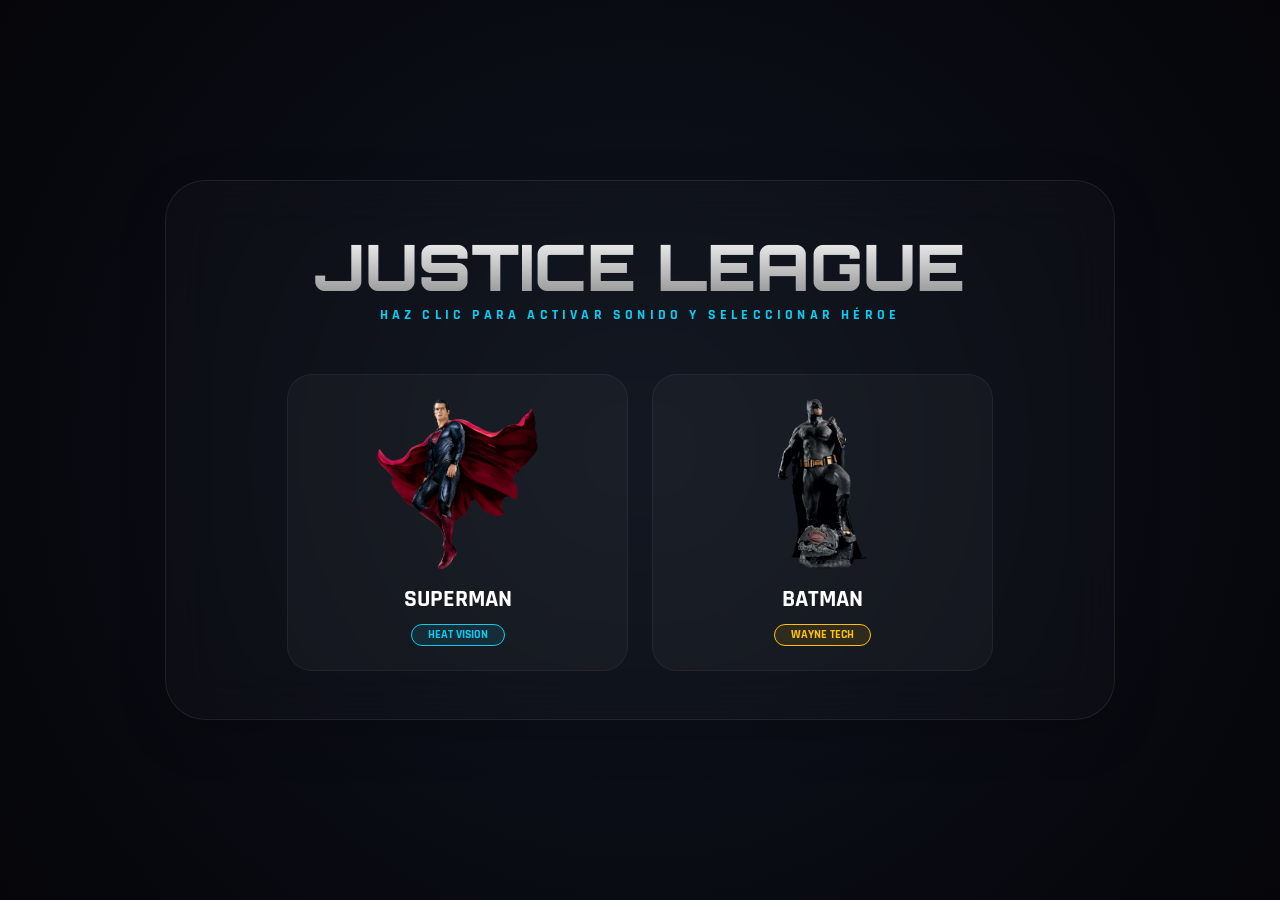
==== index.html @ 0e126afe "Primer commit de mi examen" ====
<!DOCTYPE html>
<html lang="es">
<head>
    <meta charset="UTF-8">
    <meta name="viewport" content="width=device-width, initial-scale=1.0">
    <title>Examen Tema 1 - Graficación 2D</title>
    <link href="https://fonts.googleapis.com/css2?family=Orbitron:wght@400;900&family=Rajdhani:wght@300;500;700&display=swap" rel="stylesheet">
    <link href="https://cdn.jsdelivr.net/npm/bootstrap@5.3.0/dist/css/bootstrap.min.css" rel="stylesheet">
    <link rel="stylesheet" href="assets/css/style.css">
</head>
<body class="bg-black text-white overflow-hidden d-flex flex-column vh-100">
    
    <audio id="menuMusic" src="assets/audio/menu.mp3" loop></audio>

    <nav class="navbar navbar-dark bg-dark border-bottom border-info border-opacity-25 py-2 shadow">
        <div class="container-fluid px-4">
            <span class="navbar-brand mb-0 h1 font-monospace text-info small tracking-tight">
                2.5 Examen Tema 1. Graficación 2D .No.control:23200830
            </span>
            <div class="d-flex align-items-center">
                <span class="badge bg-outline-info border border-info text-info me-2 d-none d-md-inline">STATION: ORBITAL_DEFENSE</span>
                <span class="badge bg-danger animate-pulse">LIVE SYSTEM</span>
            </div>
        </div>
    </nav>

    <div id="ui-overlay" class="d-flex align-items-center justify-content-center">
        <div class="container">
            <div class="row justify-content-center">
                <div class="col-12 col-lg-10 selection-box p-5 shadow-lg text-center">
                    <header class="mb-5">
                        <h1 class="main-title display-3 fw-black mb-0">JUSTICE LEAGUE</h1>
                        <p class="subtitle tracking-widest text-info fw-bold small">HAZ CLIC PARA ACTIVAR SONIDO Y SELECCIONAR HÉROE</p>
                    </header>
                    
                    <div class="row g-4 justify-content-center">
                        <div class="col-md-5">
                            <div class="hero-selection superman-card h-100 p-4" onclick="initGame('superman')">
                                <div class="hero-glow"></div>
                                <img src="assets/img/superman.png" class="hero-img img-fluid mb-3" alt="Superman">
                                <h2 class="h4 fw-bold text-uppercase">Superman</h2>
                                <span class="badge rounded-pill bg-info bg-opacity-10 text-info border border-info px-3">HEAT VISION</span>
                            </div>
                        </div>
                        <div class="col-md-5">
                            <div class="hero-selection batman-card h-100 p-4" onclick="initGame('batman')">
                                <div class="hero-glow"></div>
                                <img src="assets/img/batman.png" class="hero-img img-fluid mb-3" alt="Batman">
                                <h2 class="h4 fw-bold text-uppercase">Batman</h2>
                                <span class="badge rounded-pill bg-warning bg-opacity-10 text-warning border border-warning px-3">WAYNE TECH</span>
                            </div>
                        </div>
                    </div>
                </div>
            </div>
        </div>
    </div>

    <div class="hud-container fixed-top mt-5 pt-5 px-4 pointer-none">
        <div class="d-flex justify-content-between align-items-center hud-blur p-3 rounded-4 border border-white border-opacity-10 shadow-lg">
            <div class="hud-stat-box pe-4 border-end border-secondary border-opacity-25">
                <small class="text-secondary d-block x-small tracking-widest uppercase">Puntuación</small>
                <span id="score" class="fs-3 fw-black text-info font-monospace">0000</span>
            </div>
            <div class="flex-grow-1 px-5 d-none d-md-block text-center">
                <div class="d-flex justify-content-between mb-1">
                    <span id="health-text" class="x-small tracking-widest text-secondary uppercase font-monospace">ESTADO DE INTEGRIDAD</span>
                    <span class="badge bg-dark border border-secondary">NIVEL <span id="level-display">1</span></span>
                </div>
                <div class="progress bg-dark bg-opacity-50" style="height: 10px; border-radius: 5px;">
                    <div id="health-bar" class="progress-bar progress-bar-animated" style="width: 100%"></div>
                </div>
            </div>
            <div class="text-end">
                <small class="text-secondary d-block x-small tracking-widest uppercase">Record Global</small>
                <span id="high-score" class="fs-4 fw-light font-monospace opacity-75">0</span>
            </div>
        </div>
    </div>

    <main class="flex-grow-1 d-flex align-items-center justify-content-center bg-canvas">
        <canvas id="gameCanvas"></canvas>
    </main>

    <footer class="bg-dark text-secondary py-2 border-top border-white border-opacity-10 mt-auto shadow-lg">
        <div class="container-fluid d-flex justify-content-between align-items-center px-4">
            <span class="x-small font-monospace text-info opacity-75">DEVELOPER: ACTIVE_SESSION</span>
            <span class="x-small font-monospace text-uppercase tracking-wider">
                Examen Graficación 2D | No.Control: 23200830 | 2026
            </span>
            <span class="x-small font-monospace text-warning d-none d-sm-inline">ENCRYPTED BY WAYNE_ENTERPRISES</span>
        </div>
    </footer>

    <script src="assets/js/main.js"></script>
</body>
</html>
---- assets/css/style.css ----
:root { 
    --sup-color: #c10d0d; 
    --bat-color: #ede104; 
}

body { 
    background: #020205; 
    font-family: 'Rajdhani', sans-serif; 
    margin: 0; 
}

.fw-black { font-weight: 900; }
.tracking-widest { letter-spacing: 0.3em; }
.x-small { font-size: 0.65rem; }
.pointer-none { pointer-events: none; }

/* Navbar y Footer */
.bg-dark { background-color: #08080a !important; }
.animate-pulse { animation: pulse 2s infinite; }
@keyframes pulse { 0%, 100% { opacity: 1; } 50% { opacity: 0.4; } }

/* HUD Estilo Glassmorphism */
.hud-blur { 
    background: rgba(10, 10, 15, 0.88); 
    backdrop-filter: blur(15px); 
}

/* Pantalla de Selección */
#ui-overlay { 
    position: fixed; 
    top: 0; left: 0; 
    width: 100%; height: 100%; 
    background: radial-gradient(circle, rgba(15,20,30,1) 0%, rgba(5,5,10,1) 100%); 
    z-index: 2000; 
}

.selection-box { 
    background: rgba(255, 255, 255, 0.02); 
    border: 1px solid rgba(255, 255, 255, 0.08); 
    border-radius: 40px; 
    backdrop-filter: blur(25px); 
}

.hero-selection { 
    position: relative; 
    border-radius: 25px; 
    background: rgba(255, 255, 255, 0.03); 
    border: 1px solid rgba(255, 255, 255, 0.05); 
    cursor: pointer; 
    transition: 0.4s cubic-bezier(0.175, 0.885, 0.32, 1.275); 
    overflow: hidden; 
}

.hero-selection:hover { 
    transform: translateY(-12px); 
    background: rgba(255, 255, 255, 0.08); 
}

.superman-card:hover { border-color: var(--sup-color); box-shadow: 0 0 40px rgba(0, 210, 255, 0.25); }
.batman-card:hover { border-color: var(--bat-color); box-shadow: 0 0 40px rgba(255, 193, 7, 0.25); }

.hero-img { height: 170px; object-fit: contain; }
.main-title { 
    font-family: 'Orbitron', sans-serif; 
    background: linear-gradient(to bottom, #fff, #888); 
    -webkit-background-clip: text; 
    -webkit-text-fill-color: transparent; 
}

.hide { display: none !important; }

/* Canvas */
#gameCanvas { 
    background: #000; 
    border-radius: 20px; 
    box-shadow: 0 0 60px rgba(0,0,0,0.9); 
    cursor: none;
    max-width: 95vw;
    max-height: 65vh;
}

.bg-canvas { background: radial-gradient(circle, #0e0e1f 0%, #020205 100%); }

.shake { animation: shake 0.25s cubic-bezier(.36,.07,.19,.97) both; }
@keyframes shake {
    10%, 90% { transform: translate3d(-2px, 0, 0); }
    20%, 80% { transform: translate3d(3px, 0, 0); }
    30%, 50%, 70% { transform: translate3d(-5px, 0, 0); }
    40%, 60% { transform: translate3d(5px, 0, 0); }
}
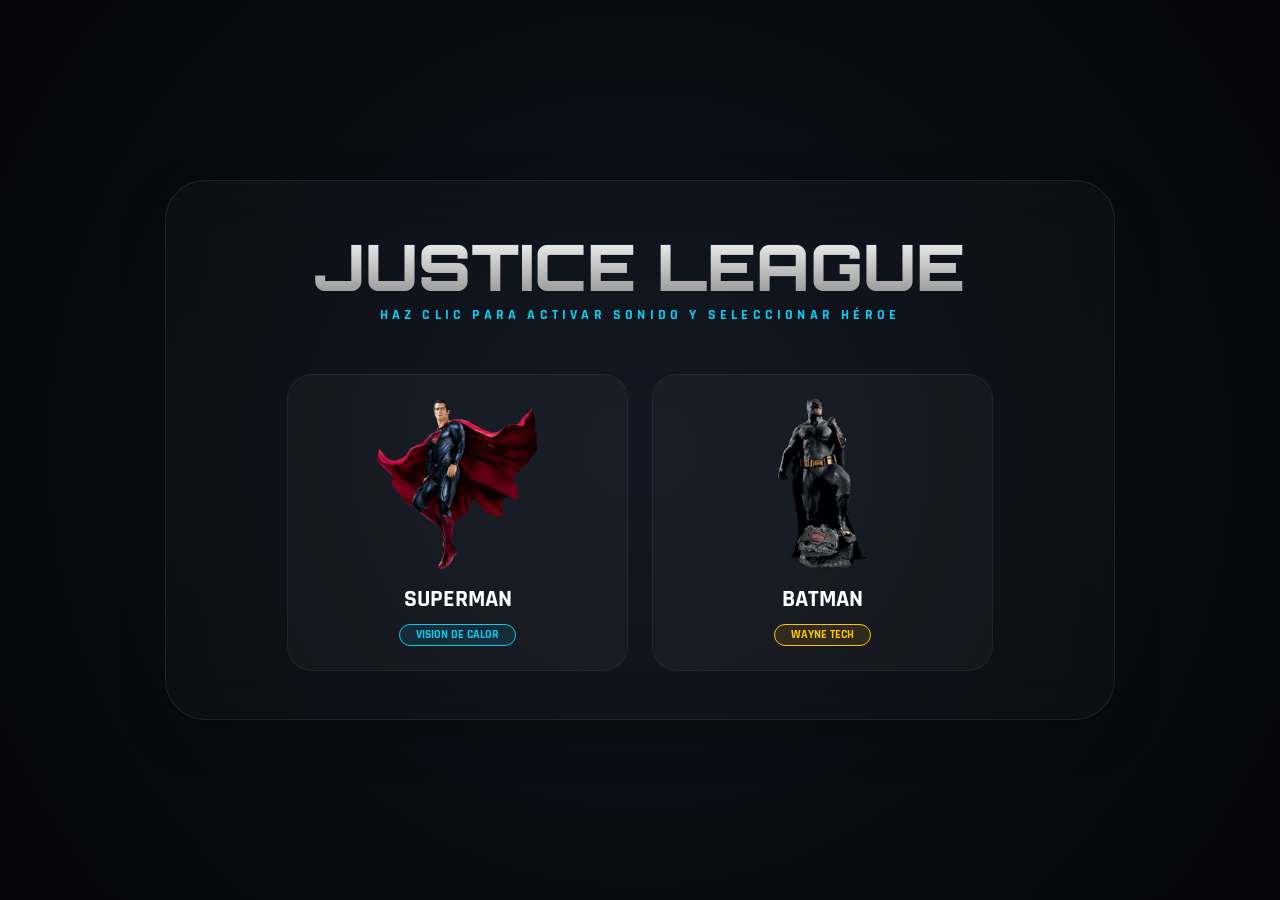
==== commit 528b512a: "agregamos el favicon" ====
--- a/index.html
+++ b/index.html
@@ -4,6 +4,7 @@
     <meta charset="UTF-8">
     <meta name="viewport" content="width=device-width, initial-scale=1.0">
     <title>Examen Tema 1 - Graficación 2D</title>
+    <link rel="icon" type="image/x-icon" href="assets/img/favicon.png">
     <link href="https://fonts.googleapis.com/css2?family=Orbitron:wght@400;900&family=Rajdhani:wght@300;500;700&display=swap" rel="stylesheet">
     <link href="https://cdn.jsdelivr.net/npm/bootstrap@5.3.0/dist/css/bootstrap.min.css" rel="stylesheet">
     <link rel="stylesheet" href="assets/css/style.css">
@@ -39,7 +40,7 @@
                                 <div class="hero-glow"></div>
                                 <img src="assets/img/superman.png" class="hero-img img-fluid mb-3" alt="Superman">
                                 <h2 class="h4 fw-bold text-uppercase">Superman</h2>
-                                <span class="badge rounded-pill bg-info bg-opacity-10 text-info border border-info px-3">HEAT VISION</span>
+                                <span class="badge rounded-pill bg-info bg-opacity-10 text-info border border-info px-3">VISION DE CALOR</span>
                             </div>
                         </div>
                         <div class="col-md-5">
@@ -84,7 +85,7 @@
 
     <footer class="bg-dark text-secondary py-2 border-top border-white border-opacity-10 mt-auto shadow-lg">
         <div class="container-fluid d-flex justify-content-between align-items-center px-4">
-            <span class="x-small font-monospace text-info opacity-75">DEVELOPER: ACTIVE_SESSION</span>
+            <span class="x-small font-monospace text-info opacity-75">DESARROLLADO POR: Antonio Duran Islas </span>
             <span class="x-small font-monospace text-uppercase tracking-wider">
                 Examen Graficación 2D | No.Control: 23200830 | 2026
             </span>
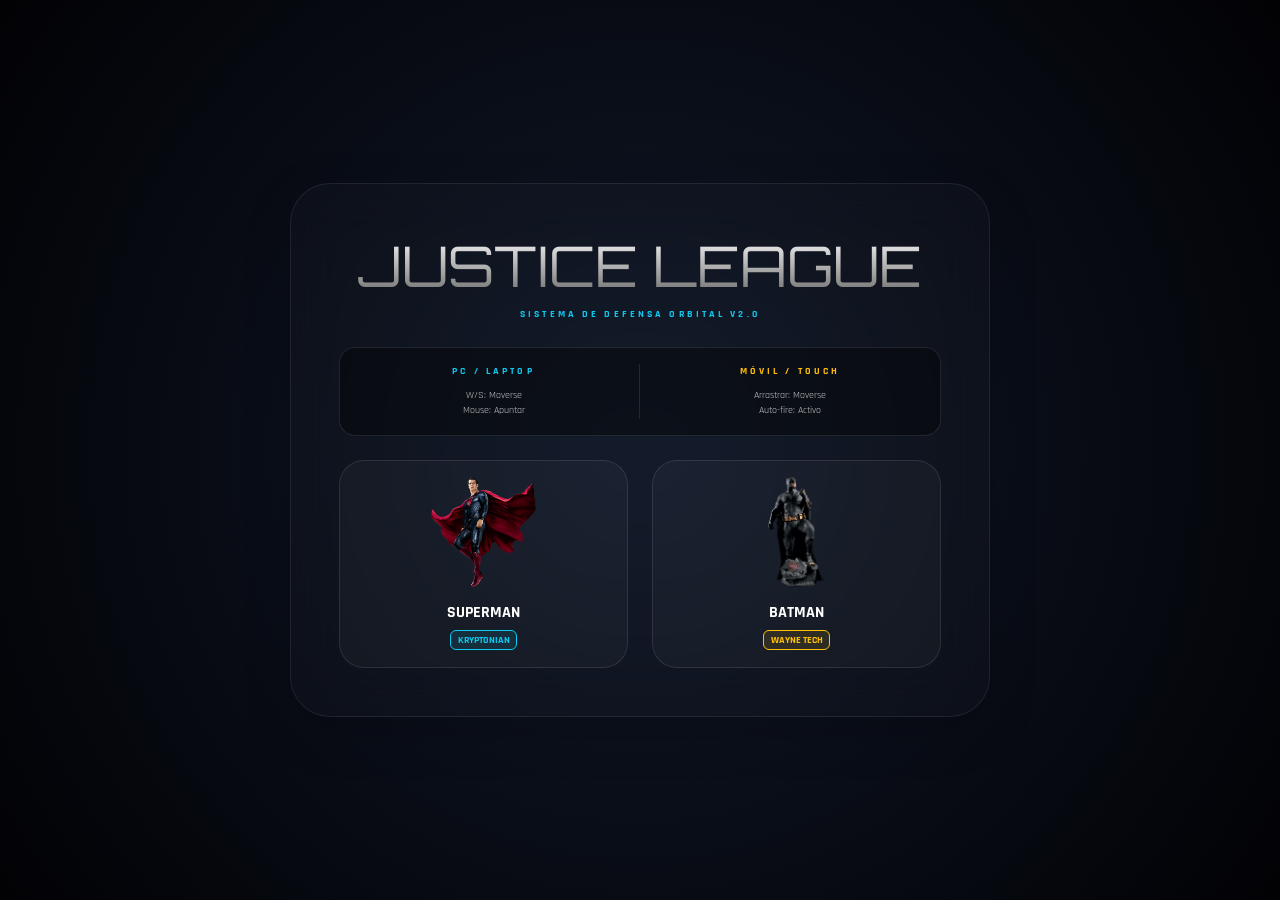
==== commit 449396d8: "Update: Controles híbridos W/S y Touch, diseño premium y audio corregido" ====
--- a/index.html
+++ b/index.html
@@ -2,54 +2,59 @@
 <html lang="es">
 <head>
     <meta charset="UTF-8">
-    <meta name="viewport" content="width=device-width, initial-scale=1.0">
-    <title>Examen Tema 1 - Graficación 2D</title>
-    <link rel="icon" type="image/x-icon" href="assets/img/favicon.png">
+    <meta name="viewport" content="width=device-width, initial-scale=1.0, maximum-scale=1.0, user-scalable=no">
+    <title>Examen T1: Justice League Defense</title>
     <link href="https://fonts.googleapis.com/css2?family=Orbitron:wght@400;900&family=Rajdhani:wght@300;500;700&display=swap" rel="stylesheet">
     <link href="https://cdn.jsdelivr.net/npm/bootstrap@5.3.0/dist/css/bootstrap.min.css" rel="stylesheet">
     <link rel="stylesheet" href="assets/css/style.css">
 </head>
 <body class="bg-black text-white overflow-hidden d-flex flex-column vh-100">
     
-    <audio id="menuMusic" src="assets/audio/menu.mp3" loop></audio>
+    <audio id="menuMusic" src="assets/audio/menu.mp3" loop preload="auto"></audio>
 
-    <nav class="navbar navbar-dark bg-dark border-bottom border-info border-opacity-25 py-2 shadow">
+    <nav class="navbar navbar-dark bg-dark border-bottom border-info border-opacity-25 py-2">
         <div class="container-fluid px-4">
-            <span class="navbar-brand mb-0 h1 font-monospace text-info small tracking-tight">
-                2.5 Examen Tema 1. Graficación 2D .No.control:23200830
+            <span class="navbar-brand mb-0 h1 font-monospace text-info small tracking-widest">
+                2.5 EXAMEN T1. GRAFICACIÓN 2D | NC: 23200830
             </span>
-            <div class="d-flex align-items-center">
-                <span class="badge bg-outline-info border border-info text-info me-2 d-none d-md-inline">STATION: ORBITAL_DEFENSE</span>
-                <span class="badge bg-danger animate-pulse">LIVE SYSTEM</span>
-            </div>
+            <span class="badge bg-danger animate-pulse border border-danger">SISTEMA ONLINE</span>
         </div>
     </nav>
 
     <div id="ui-overlay" class="d-flex align-items-center justify-content-center">
-        <div class="container">
-            <div class="row justify-content-center">
-                <div class="col-12 col-lg-10 selection-box p-5 shadow-lg text-center">
-                    <header class="mb-5">
-                        <h1 class="main-title display-3 fw-black mb-0">JUSTICE LEAGUE</h1>
-                        <p class="subtitle tracking-widest text-info fw-bold small">HAZ CLIC PARA ACTIVAR SONIDO Y SELECCIONAR HÉROE</p>
-                    </header>
-                    
-                    <div class="row g-4 justify-content-center">
-                        <div class="col-md-5">
-                            <div class="hero-selection superman-card h-100 p-4" onclick="initGame('superman')">
-                                <div class="hero-glow"></div>
-                                <img src="assets/img/superman.png" class="hero-img img-fluid mb-3" alt="Superman">
-                                <h2 class="h4 fw-bold text-uppercase">Superman</h2>
-                                <span class="badge rounded-pill bg-info bg-opacity-10 text-info border border-info px-3">VISION DE CALOR</span>
-                            </div>
+        <div class="container text-center">
+            <div class="selection-box p-4 p-md-5 mx-auto shadow-lg">
+                <header class="mb-4">
+                    <h1 class="main-title display-4 fw-black mb-0">JUSTICE LEAGUE</h1>
+                    <div class="text-info x-small tracking-widest fw-bold mt-2">SISTEMA DE DEFENSA ORBITAL V2.0</div>
+                </header>
+                
+                <div class="instructions-panel p-3 mb-4 rounded-4 border border-white border-opacity-10 text-start">
+                    <div class="row g-3">
+                        <div class="col-6 border-end border-white border-opacity-10 text-center">
+                            <div class="fw-bold text-info x-small mb-2 tracking-widest">PC / LAPTOP</div>
+                            <div class="x-small opacity-75">W/S: Moverse<br>Mouse: Apuntar</div>
                         </div>
-                        <div class="col-md-5">
-                            <div class="hero-selection batman-card h-100 p-4" onclick="initGame('batman')">
-                                <div class="hero-glow"></div>
-                                <img src="assets/img/batman.png" class="hero-img img-fluid mb-3" alt="Batman">
-                                <h2 class="h4 fw-bold text-uppercase">Batman</h2>
-                                <span class="badge rounded-pill bg-warning bg-opacity-10 text-warning border border-warning px-3">WAYNE TECH</span>
-                            </div>
+                        <div class="col-6 ps-3 text-center">
+                            <div class="fw-bold text-warning x-small mb-2 tracking-widest">MÓVIL / TOUCH</div>
+                            <div class="x-small opacity-75">Arrastrar: Moverse<br>Auto-fire: Activo</div>
+                        </div>
+                    </div>
+                </div>
+
+                <div class="row g-4">
+                    <div class="col-6">
+                        <div class="hero-selection superman-card p-3 h-100" onclick="initGame('superman')">
+                            <img src="assets/img/superman.png" class="hero-img img-fluid mb-3">
+                            <div class="h6 fw-bold mb-0 text-white">SUPERMAN</div>
+                            <span class="badge bg-info bg-opacity-10 text-info border border-info x-small mt-2">KRYPTONIAN</span>
+                        </div>
+                    </div>
+                    <div class="col-6">
+                        <div class="hero-selection batman-card p-3 h-100" onclick="initGame('batman')">
+                            <img src="assets/img/batman.png" class="hero-img img-fluid mb-3">
+                            <div class="h6 fw-bold mb-0 text-white">BATMAN</div>
+                            <span class="badge bg-warning bg-opacity-10 text-warning border border-warning x-small mt-2">WAYNE TECH</span>
                         </div>
                     </div>
                 </div>
@@ -57,24 +62,24 @@
         </div>
     </div>
 
-    <div class="hud-container fixed-top mt-5 pt-5 px-4 pointer-none">
+    <div class="hud-container fixed-top mt-5 pt-4 px-3 pointer-none">
         <div class="d-flex justify-content-between align-items-center hud-blur p-3 rounded-4 border border-white border-opacity-10 shadow-lg">
-            <div class="hud-stat-box pe-4 border-end border-secondary border-opacity-25">
-                <small class="text-secondary d-block x-small tracking-widest uppercase">Puntuación</small>
-                <span id="score" class="fs-3 fw-black text-info font-monospace">0000</span>
+            <div class="px-2">
+                <small class="text-secondary d-block x-small tracking-widest">SCORE</small>
+                <span id="score" class="fs-4 fw-black text-info font-monospace">0000</span>
             </div>
-            <div class="flex-grow-1 px-5 d-none d-md-block text-center">
+            <div class="flex-grow-1 px-4 d-none d-sm-block">
                 <div class="d-flex justify-content-between mb-1">
-                    <span id="health-text" class="x-small tracking-widest text-secondary uppercase font-monospace">ESTADO DE INTEGRIDAD</span>
-                    <span class="badge bg-dark border border-secondary">NIVEL <span id="level-display">1</span></span>
+                    <span id="health-label" class="x-small tracking-widest text-secondary font-monospace">INTEGRIDAD DEL SISTEMA</span>
+                    <span class="x-small font-monospace">LVL: <span id="level-display">1</span></span>
                 </div>
                 <div class="progress bg-dark bg-opacity-50" style="height: 10px; border-radius: 5px;">
                     <div id="health-bar" class="progress-bar progress-bar-animated" style="width: 100%"></div>
                 </div>
             </div>
-            <div class="text-end">
-                <small class="text-secondary d-block x-small tracking-widest uppercase">Record Global</small>
-                <span id="high-score" class="fs-4 fw-light font-monospace opacity-75">0</span>
+            <div class="px-2 text-end">
+                <small class="text-secondary d-block x-small tracking-widest">RECORD</small>
+                <span id="hi-score" class="fs-5 fw-light font-monospace opacity-75">0</span>
             </div>
         </div>
     </div>
@@ -83,14 +88,10 @@
         <canvas id="gameCanvas"></canvas>
     </main>
 
-    <footer class="bg-dark text-secondary py-2 border-top border-white border-opacity-10 mt-auto shadow-lg">
-        <div class="container-fluid d-flex justify-content-between align-items-center px-4">
-            <span class="x-small font-monospace text-info opacity-75">DESARROLLADO POR: Antonio Duran Islas </span>
-            <span class="x-small font-monospace text-uppercase tracking-wider">
-                Examen Graficación 2D | No.Control: 23200830 | 2026
-            </span>
-            <span class="x-small font-monospace text-warning d-none d-sm-inline">ENCRYPTED BY WAYNE_ENTERPRISES</span>
-        </div>
+    <footer class="bg-dark text-secondary py-2 border-top border-white border-opacity-10 mt-auto text-center">
+        <span class="x-small font-monospace tracking-widest text-uppercase">
+            Examen Graficación 2D | No.Control: 23200830 | 2026
+        </span>
     </footer>
 
     <script src="assets/js/main.js"></script>
--- a/assets/css/style.css
+++ b/assets/css/style.css
@@ -1,90 +1,20 @@
-:root { 
-    --sup-color: #c10d0d; 
-    --bat-color: #ede104; 
-}
-
-body { 
-    background: #020205; 
-    font-family: 'Rajdhani', sans-serif; 
-    margin: 0; 
-}
-
-.fw-black { font-weight: 900; }
+:root { --sup-color: #00d2ff; --bat-color: #ffc107; }
+body { background: #020205; font-family: 'Rajdhani', sans-serif; touch-action: none; -webkit-user-select: none; user-select: none; }
+.x-small { font-size: 0.65rem; }
 .tracking-widest { letter-spacing: 0.3em; }
-.x-small { font-size: 0.65rem; }
-.pointer-none { pointer-events: none; }
-
-/* Navbar y Footer */
-.bg-dark { background-color: #08080a !important; }
+.hud-blur { background: rgba(10, 10, 15, 0.85); backdrop-filter: blur(15px); }
+#ui-overlay { position: fixed; inset: 0; background: radial-gradient(circle at center, #101828 0%, #020205 100%); z-index: 2000; }
+.selection-box { background: rgba(255, 255, 255, 0.02); border: 1px solid rgba(255,255,255,0.08); border-radius: 40px; backdrop-filter: blur(25px); max-width: 700px; }
+.hero-selection { border-radius: 25px; background: rgba(255, 255, 255, 0.03); border: 1px solid rgba(255, 255, 255, 0.1); cursor: pointer; transition: 0.4s; position: relative; }
+.hero-selection:hover { transform: translateY(-10px); background: rgba(255, 255, 255, 0.08); }
+.superman-card:hover { border-color: var(--sup-color); box-shadow: 0 0 30px rgba(0, 210, 255, 0.3); }
+.batman-card:hover { border-color: var(--bat-color); box-shadow: 0 0 30px rgba(255, 193, 7, 0.3); }
+.hero-img { height: 110px; object-fit: contain; }
+.main-title { font-family: 'Orbitron'; background: linear-gradient(#fff, #666); -webkit-background-clip: text; -webkit-text-fill-color: transparent; }
+#gameCanvas { background: #000; border-radius: 20px; box-shadow: 0 0 50px rgba(0,0,0,0.8); cursor: none; max-width: 98vw; max-height: 70vh; }
+.bg-canvas { background: radial-gradient(circle, #0e0e1f, #020205); }
+.hide { display: none !important; }
 .animate-pulse { animation: pulse 2s infinite; }
 @keyframes pulse { 0%, 100% { opacity: 1; } 50% { opacity: 0.4; } }
-
-/* HUD Estilo Glassmorphism */
-.hud-blur { 
-    background: rgba(10, 10, 15, 0.88); 
-    backdrop-filter: blur(15px); 
-}
-
-/* Pantalla de Selección */
-#ui-overlay { 
-    position: fixed; 
-    top: 0; left: 0; 
-    width: 100%; height: 100%; 
-    background: radial-gradient(circle, rgba(15,20,30,1) 0%, rgba(5,5,10,1) 100%); 
-    z-index: 2000; 
-}
-
-.selection-box { 
-    background: rgba(255, 255, 255, 0.02); 
-    border: 1px solid rgba(255, 255, 255, 0.08); 
-    border-radius: 40px; 
-    backdrop-filter: blur(25px); 
-}
-
-.hero-selection { 
-    position: relative; 
-    border-radius: 25px; 
-    background: rgba(255, 255, 255, 0.03); 
-    border: 1px solid rgba(255, 255, 255, 0.05); 
-    cursor: pointer; 
-    transition: 0.4s cubic-bezier(0.175, 0.885, 0.32, 1.275); 
-    overflow: hidden; 
-}
-
-.hero-selection:hover { 
-    transform: translateY(-12px); 
-    background: rgba(255, 255, 255, 0.08); 
-}
-
-.superman-card:hover { border-color: var(--sup-color); box-shadow: 0 0 40px rgba(0, 210, 255, 0.25); }
-.batman-card:hover { border-color: var(--bat-color); box-shadow: 0 0 40px rgba(255, 193, 7, 0.25); }
-
-.hero-img { height: 170px; object-fit: contain; }
-.main-title { 
-    font-family: 'Orbitron', sans-serif; 
-    background: linear-gradient(to bottom, #fff, #888); 
-    -webkit-background-clip: text; 
-    -webkit-text-fill-color: transparent; 
-}
-
-.hide { display: none !important; }
-
-/* Canvas */
-#gameCanvas { 
-    background: #000; 
-    border-radius: 20px; 
-    box-shadow: 0 0 60px rgba(0,0,0,0.9); 
-    cursor: none;
-    max-width: 95vw;
-    max-height: 65vh;
-}
-
-.bg-canvas { background: radial-gradient(circle, #0e0e1f 0%, #020205 100%); }
-
-.shake { animation: shake 0.25s cubic-bezier(.36,.07,.19,.97) both; }
-@keyframes shake {
-    10%, 90% { transform: translate3d(-2px, 0, 0); }
-    20%, 80% { transform: translate3d(3px, 0, 0); }
-    30%, 50%, 70% { transform: translate3d(-5px, 0, 0); }
-    40%, 60% { transform: translate3d(5px, 0, 0); }
-}+.instructions-panel { background: rgba(0,0,0,0.4); }
+.pointer-none { pointer-events: none; }
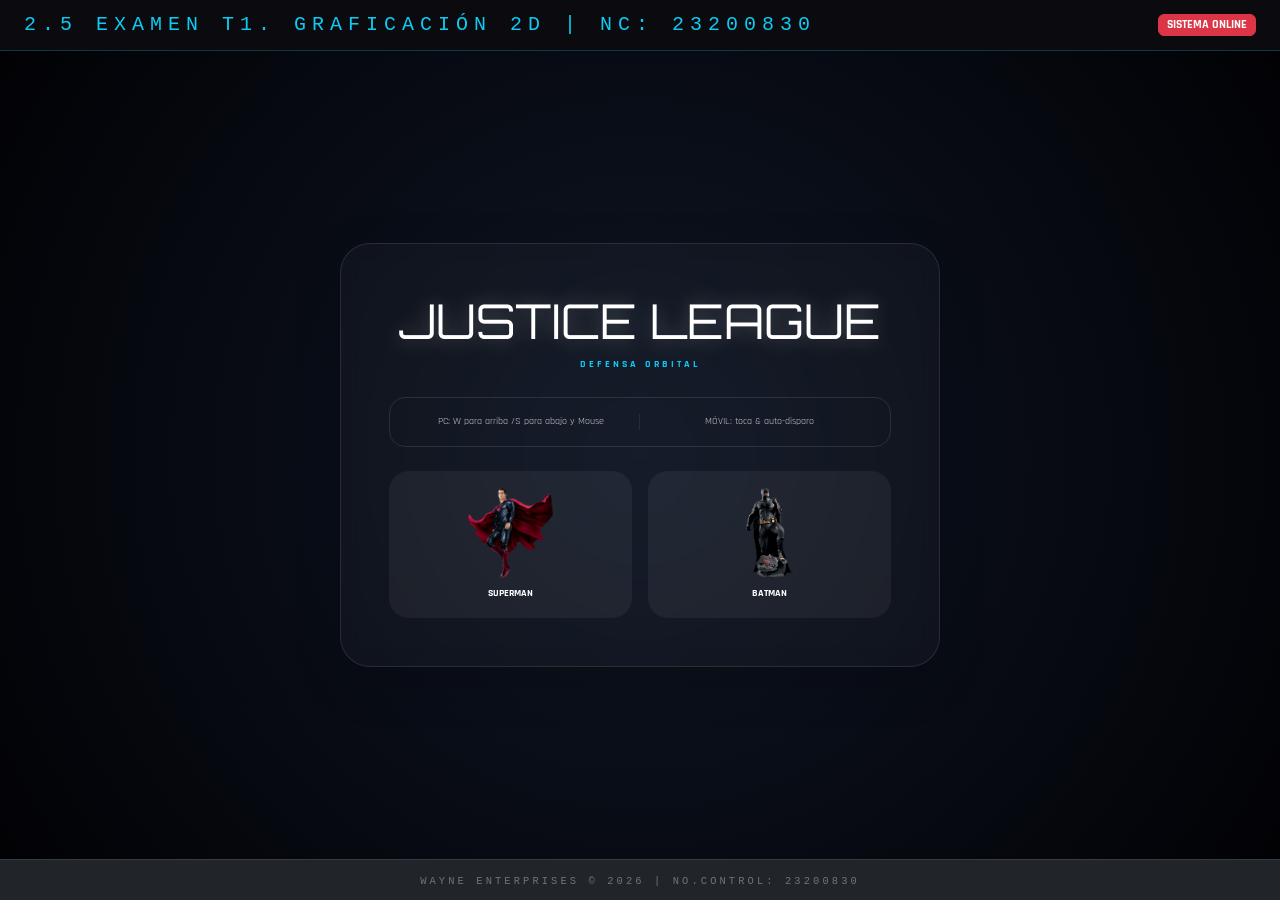
==== commit a7dbc549: "final" ====
--- a/index.html
+++ b/index.html
@@ -3,7 +3,7 @@
 <head>
     <meta charset="UTF-8">
     <meta name="viewport" content="width=device-width, initial-scale=1.0, maximum-scale=1.0, user-scalable=no">
-    <title>Examen T1: Justice League Defense</title>
+    <title>Examen T1: DC Orbital Defense</title>
     <link href="https://fonts.googleapis.com/css2?family=Orbitron:wght@400;900&family=Rajdhani:wght@300;500;700&display=swap" rel="stylesheet">
     <link href="https://cdn.jsdelivr.net/npm/bootstrap@5.3.0/dist/css/bootstrap.min.css" rel="stylesheet">
     <link rel="stylesheet" href="assets/css/style.css">
@@ -12,7 +12,7 @@
     
     <audio id="menuMusic" src="assets/audio/menu.mp3" loop preload="auto"></audio>
 
-    <nav class="navbar navbar-dark bg-dark border-bottom border-info border-opacity-25 py-2">
+    <nav class="navbar navbar-dark bg-dark border-bottom border-info border-opacity-25 py-2 shadow-sm">
         <div class="container-fluid px-4">
             <span class="navbar-brand mb-0 h1 font-monospace text-info small tracking-widest">
                 2.5 EXAMEN T1. GRAFICACIÓN 2D | NC: 23200830
@@ -21,76 +21,65 @@
         </div>
     </nav>
 
-    <div id="ui-overlay" class="d-flex align-items-center justify-content-center">
-        <div class="container text-center">
-            <div class="selection-box p-4 p-md-5 mx-auto shadow-lg">
-                <header class="mb-4">
-                    <h1 class="main-title display-4 fw-black mb-0">JUSTICE LEAGUE</h1>
-                    <div class="text-info x-small tracking-widest fw-bold mt-2">SISTEMA DE DEFENSA ORBITAL V2.0</div>
-                </header>
-                
-                <div class="instructions-panel p-3 mb-4 rounded-4 border border-white border-opacity-10 text-start">
-                    <div class="row g-3">
-                        <div class="col-6 border-end border-white border-opacity-10 text-center">
-                            <div class="fw-bold text-info x-small mb-2 tracking-widest">PC / LAPTOP</div>
-                            <div class="x-small opacity-75">W/S: Moverse<br>Mouse: Apuntar</div>
-                        </div>
-                        <div class="col-6 ps-3 text-center">
-                            <div class="fw-bold text-warning x-small mb-2 tracking-widest">MÓVIL / TOUCH</div>
-                            <div class="x-small opacity-75">Arrastrar: Moverse<br>Auto-fire: Activo</div>
+    <main class="flex-grow-1 position-relative d-flex align-items-center justify-content-center bg-canvas overflow-hidden">
+        
+        <div id="game-hud" class="hud-container position-absolute top-0 start-0 w-100 p-3 pointer-none hide">
+            <div class="d-flex justify-content-between align-items-center hud-blur p-3 rounded-4 border border-white border-opacity-10 shadow-lg">
+                <div class="px-2">
+                    <small class="text-secondary d-block x-small tracking-widest text-uppercase">Score</small>
+                    <span id="score" class="fs-4 fw-black text-info font-monospace">0000</span>
+                </div>
+                <div class="flex-grow-1 px-4 d-none d-sm-block text-center">
+                    <div class="progress bg-dark bg-opacity-50" style="height: 10px; border-radius: 5px;">
+                        <div id="health-bar" class="progress-bar progress-bar-animated" style="width: 100%"></div>
+                    </div>
+                </div>
+                <div class="px-2 text-end">
+                    <small class="text-secondary d-block x-small tracking-widest text-uppercase">Hi-Score</small>
+                    <span id="hi-score" class="fs-5 fw-light font-monospace opacity-75">0</span>
+                </div>
+            </div>
+        </div>
+
+        <div id="ui-overlay" class="position-absolute w-100 h-100 d-flex align-items-center justify-content-center">
+            <div class="container text-center">
+                <div class="selection-box p-4 p-md-5 mx-auto shadow-lg">
+                    <header class="mb-4">
+                        <h1 class="main-title display-5 fw-black mb-0">JUSTICE LEAGUE</h1>
+                        <div class="text-info x-small tracking-widest fw-bold mt-2">DEFENSA ORBITAL</div>
+                    </header>
+                    
+                    <div class="instructions-panel p-3 mb-4 rounded-4 border border-white border-opacity-10 text-start">
+                        <div class="row g-2 x-small opacity-75 text-center">
+                            <div class="col-6 border-end border-white border-opacity-10">PC: W para arriba /S para abajo y Mouse</div>
+                            <div class="col-6">MÓVIL: toca & auto-disparo</div>
                         </div>
                     </div>
-                </div>
 
-                <div class="row g-4">
-                    <div class="col-6">
-                        <div class="hero-selection superman-card p-3 h-100" onclick="initGame('superman')">
-                            <img src="assets/img/superman.png" class="hero-img img-fluid mb-3">
-                            <div class="h6 fw-bold mb-0 text-white">SUPERMAN</div>
-                            <span class="badge bg-info bg-opacity-10 text-info border border-info x-small mt-2">KRYPTONIAN</span>
+                    <div class="row g-3">
+                        <div class="col-6">
+                            <div class="hero-selection p-3 h-100" onclick="initGame('superman')">
+                                <img src="assets/img/superman.png" class="hero-img img-fluid mb-2">
+                                <div class="fw-bold x-small">SUPERMAN</div>
+                            </div>
                         </div>
-                    </div>
-                    <div class="col-6">
-                        <div class="hero-selection batman-card p-3 h-100" onclick="initGame('batman')">
-                            <img src="assets/img/batman.png" class="hero-img img-fluid mb-3">
-                            <div class="h6 fw-bold mb-0 text-white">BATMAN</div>
-                            <span class="badge bg-warning bg-opacity-10 text-warning border border-warning x-small mt-2">WAYNE TECH</span>
+                        <div class="col-6">
+                            <div class="hero-selection p-3 h-100" onclick="initGame('batman')">
+                                <img src="assets/img/batman.png" class="hero-img img-fluid mb-2">
+                                <div class="fw-bold x-small">BATMAN</div>
+                            </div>
                         </div>
                     </div>
                 </div>
             </div>
         </div>
-    </div>
 
-    <div class="hud-container fixed-top mt-5 pt-4 px-3 pointer-none">
-        <div class="d-flex justify-content-between align-items-center hud-blur p-3 rounded-4 border border-white border-opacity-10 shadow-lg">
-            <div class="px-2">
-                <small class="text-secondary d-block x-small tracking-widest">SCORE</small>
-                <span id="score" class="fs-4 fw-black text-info font-monospace">0000</span>
-            </div>
-            <div class="flex-grow-1 px-4 d-none d-sm-block">
-                <div class="d-flex justify-content-between mb-1">
-                    <span id="health-label" class="x-small tracking-widest text-secondary font-monospace">INTEGRIDAD DEL SISTEMA</span>
-                    <span class="x-small font-monospace">LVL: <span id="level-display">1</span></span>
-                </div>
-                <div class="progress bg-dark bg-opacity-50" style="height: 10px; border-radius: 5px;">
-                    <div id="health-bar" class="progress-bar progress-bar-animated" style="width: 100%"></div>
-                </div>
-            </div>
-            <div class="px-2 text-end">
-                <small class="text-secondary d-block x-small tracking-widest">RECORD</small>
-                <span id="hi-score" class="fs-5 fw-light font-monospace opacity-75">0</span>
-            </div>
-        </div>
-    </div>
-
-    <main class="flex-grow-1 d-flex align-items-center justify-content-center bg-canvas">
         <canvas id="gameCanvas"></canvas>
     </main>
 
-    <footer class="bg-dark text-secondary py-2 border-top border-white border-opacity-10 mt-auto text-center">
+    <footer class="bg-dark text-secondary py-2 border-top border-white border-opacity-10 text-center">
         <span class="x-small font-monospace tracking-widest text-uppercase">
-            Examen Graficación 2D | No.Control: 23200830 | 2026
+            Wayne Enterprises © 2026 | No.Control: 23200830
         </span>
     </footer>
 
--- a/assets/css/style.css
+++ b/assets/css/style.css
@@ -1,20 +1,48 @@
-:root { --sup-color: #00d2ff; --bat-color: #ffc107; }
-body { background: #020205; font-family: 'Rajdhani', sans-serif; touch-action: none; -webkit-user-select: none; user-select: none; }
+:root { --sup-color: #c81518; --bat-color: #ffc107; }
+body { background: #020205; font-family: 'Rajdhani', sans-serif; touch-action: none; }
 .x-small { font-size: 0.65rem; }
 .tracking-widest { letter-spacing: 0.3em; }
+
+/* Estilos de Barras */
+.navbar, footer { background: #0a0a0f !important; z-index: 3000; }
+
+/* HUD y Overlay dentro del Main */
 .hud-blur { background: rgba(10, 10, 15, 0.85); backdrop-filter: blur(15px); }
-#ui-overlay { position: fixed; inset: 0; background: radial-gradient(circle at center, #101828 0%, #020205 100%); z-index: 2000; }
-.selection-box { background: rgba(255, 255, 255, 0.02); border: 1px solid rgba(255,255,255,0.08); border-radius: 40px; backdrop-filter: blur(25px); max-width: 700px; }
-.hero-selection { border-radius: 25px; background: rgba(255, 255, 255, 0.03); border: 1px solid rgba(255, 255, 255, 0.1); cursor: pointer; transition: 0.4s; position: relative; }
-.hero-selection:hover { transform: translateY(-10px); background: rgba(255, 255, 255, 0.08); }
-.superman-card:hover { border-color: var(--sup-color); box-shadow: 0 0 30px rgba(0, 210, 255, 0.3); }
-.batman-card:hover { border-color: var(--bat-color); box-shadow: 0 0 30px rgba(255, 193, 7, 0.3); }
-.hero-img { height: 110px; object-fit: contain; }
-.main-title { font-family: 'Orbitron'; background: linear-gradient(#fff, #666); -webkit-background-clip: text; -webkit-text-fill-color: transparent; }
-#gameCanvas { background: #000; border-radius: 20px; box-shadow: 0 0 50px rgba(0,0,0,0.8); cursor: none; max-width: 98vw; max-height: 70vh; }
-.bg-canvas { background: radial-gradient(circle, #0e0e1f, #020205); }
-.hide { display: none !important; }
+#ui-overlay { 
+    background: radial-gradient(circle at center, rgba(16, 24, 40, 0.9) 0%, rgba(2, 2, 5, 0.95) 100%); 
+    z-index: 1000; 
+    transition: opacity 0.5s ease;
+}
+
+.selection-box { 
+    background: rgba(255, 255, 255, 0.03); 
+    border: 1px solid rgba(255,255,255,0.1); 
+    border-radius: 30px; 
+    backdrop-filter: blur(10px); 
+    max-width: 600px; 
+}
+
+.hero-selection { 
+    border-radius: 20px; 
+    background: rgba(255, 255, 255, 0.05); 
+    cursor: pointer; 
+    transition: 0.3s; 
+    border: 1px solid transparent;
+}
+.hero-selection:hover { transform: translateY(-5px); border-color: var(--sup-color); background: rgba(0, 210, 255, 0.1); }
+
+.hero-img { height: 90px; object-fit: contain; }
+.main-title { font-family: 'Orbitron'; color: #fff; text-shadow: 0 0 20px rgba(255,255,255,0.3); }
+
+/* Canvas */
+#gameCanvas { 
+    background: #000; 
+    max-width: 100%; 
+    max-height: 100%; 
+    cursor: none; 
+}
+.bg-canvas { background: #020205; }
+.hide { display: none !important; opacity: 0; }
+.pointer-none { pointer-events: none; }
 .animate-pulse { animation: pulse 2s infinite; }
-@keyframes pulse { 0%, 100% { opacity: 1; } 50% { opacity: 0.4; } }
-.instructions-panel { background: rgba(0,0,0,0.4); }
-.pointer-none { pointer-events: none; }+@keyframes pulse { 0%, 100% { opacity: 1; } 50% { opacity: 0.4; } }
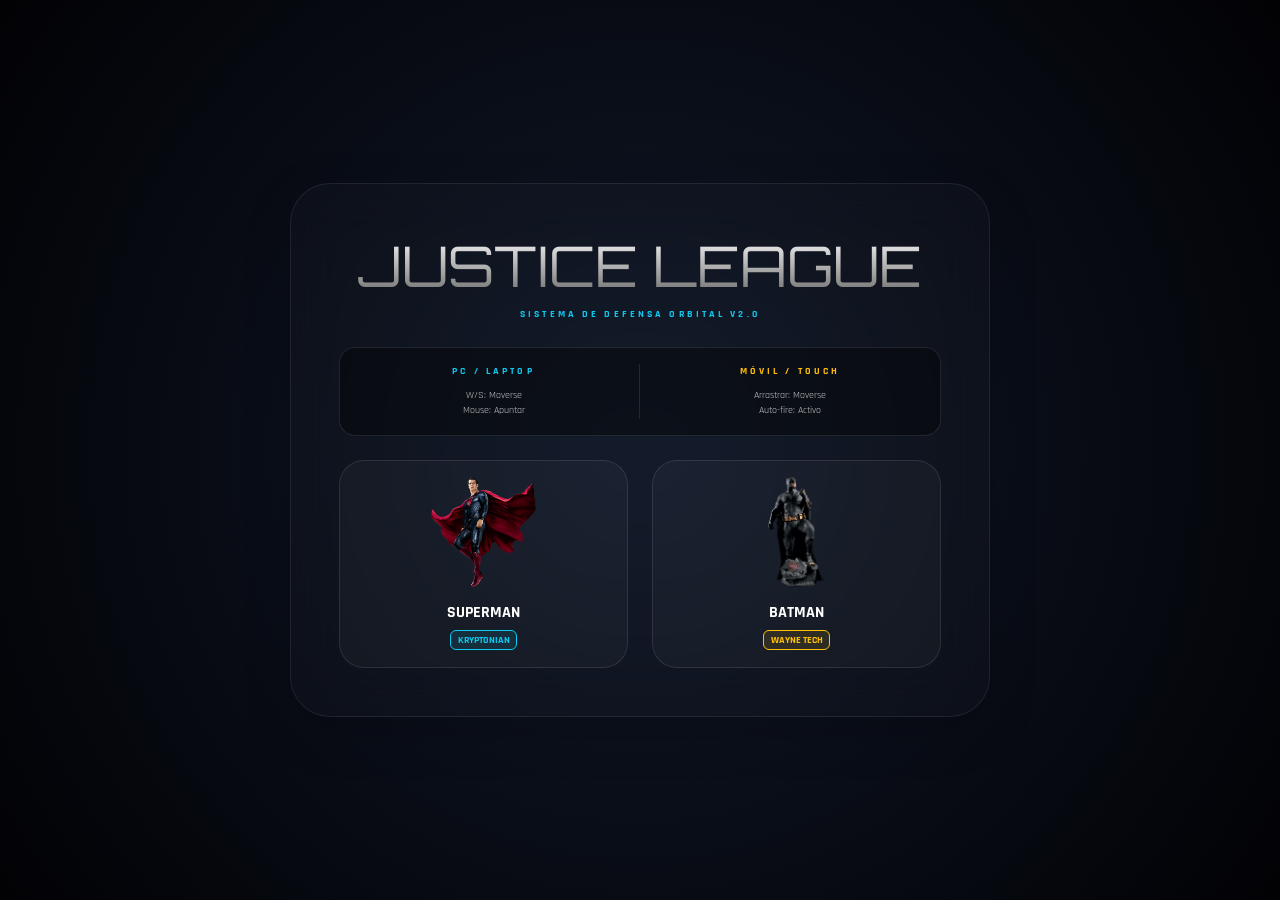
==== commit 52b36e87: "final2" ====
--- a/index.html
+++ b/index.html
@@ -3,7 +3,7 @@
 <head>
     <meta charset="UTF-8">
     <meta name="viewport" content="width=device-width, initial-scale=1.0, maximum-scale=1.0, user-scalable=no">
-    <title>Examen T1: DC Orbital Defense</title>
+    <title>Examen T1: Justice League Defense</title>
     <link href="https://fonts.googleapis.com/css2?family=Orbitron:wght@400;900&family=Rajdhani:wght@300;500;700&display=swap" rel="stylesheet">
     <link href="https://cdn.jsdelivr.net/npm/bootstrap@5.3.0/dist/css/bootstrap.min.css" rel="stylesheet">
     <link rel="stylesheet" href="assets/css/style.css">
@@ -12,7 +12,7 @@
     
     <audio id="menuMusic" src="assets/audio/menu.mp3" loop preload="auto"></audio>
 
-    <nav class="navbar navbar-dark bg-dark border-bottom border-info border-opacity-25 py-2 shadow-sm">
+    <nav class="navbar navbar-dark bg-dark border-bottom border-info border-opacity-25 py-2">
         <div class="container-fluid px-4">
             <span class="navbar-brand mb-0 h1 font-monospace text-info small tracking-widest">
                 2.5 EXAMEN T1. GRAFICACIÓN 2D | NC: 23200830
@@ -21,65 +21,76 @@
         </div>
     </nav>
 
-    <main class="flex-grow-1 position-relative d-flex align-items-center justify-content-center bg-canvas overflow-hidden">
-        
-        <div id="game-hud" class="hud-container position-absolute top-0 start-0 w-100 p-3 pointer-none hide">
-            <div class="d-flex justify-content-between align-items-center hud-blur p-3 rounded-4 border border-white border-opacity-10 shadow-lg">
-                <div class="px-2">
-                    <small class="text-secondary d-block x-small tracking-widest text-uppercase">Score</small>
-                    <span id="score" class="fs-4 fw-black text-info font-monospace">0000</span>
-                </div>
-                <div class="flex-grow-1 px-4 d-none d-sm-block text-center">
-                    <div class="progress bg-dark bg-opacity-50" style="height: 10px; border-radius: 5px;">
-                        <div id="health-bar" class="progress-bar progress-bar-animated" style="width: 100%"></div>
+    <div id="ui-overlay" class="d-flex align-items-center justify-content-center">
+        <div class="container text-center">
+            <div class="selection-box p-4 p-md-5 mx-auto shadow-lg">
+                <header class="mb-4">
+                    <h1 class="main-title display-4 fw-black mb-0">JUSTICE LEAGUE</h1>
+                    <div class="text-info x-small tracking-widest fw-bold mt-2">SISTEMA DE DEFENSA ORBITAL V2.0</div>
+                </header>
+                
+                <div class="instructions-panel p-3 mb-4 rounded-4 border border-white border-opacity-10 text-start">
+                    <div class="row g-3">
+                        <div class="col-6 border-end border-white border-opacity-10 text-center">
+                            <div class="fw-bold text-info x-small mb-2 tracking-widest">PC / LAPTOP</div>
+                            <div class="x-small opacity-75">W/S: Moverse<br>Mouse: Apuntar</div>
+                        </div>
+                        <div class="col-6 ps-3 text-center">
+                            <div class="fw-bold text-warning x-small mb-2 tracking-widest">MÓVIL / TOUCH</div>
+                            <div class="x-small opacity-75">Arrastrar: Moverse<br>Auto-fire: Activo</div>
+                        </div>
                     </div>
                 </div>
-                <div class="px-2 text-end">
-                    <small class="text-secondary d-block x-small tracking-widest text-uppercase">Hi-Score</small>
-                    <span id="hi-score" class="fs-5 fw-light font-monospace opacity-75">0</span>
-                </div>
-            </div>
-        </div>
 
-        <div id="ui-overlay" class="position-absolute w-100 h-100 d-flex align-items-center justify-content-center">
-            <div class="container text-center">
-                <div class="selection-box p-4 p-md-5 mx-auto shadow-lg">
-                    <header class="mb-4">
-                        <h1 class="main-title display-5 fw-black mb-0">JUSTICE LEAGUE</h1>
-                        <div class="text-info x-small tracking-widest fw-bold mt-2">DEFENSA ORBITAL</div>
-                    </header>
-                    
-                    <div class="instructions-panel p-3 mb-4 rounded-4 border border-white border-opacity-10 text-start">
-                        <div class="row g-2 x-small opacity-75 text-center">
-                            <div class="col-6 border-end border-white border-opacity-10">PC: W para arriba /S para abajo y Mouse</div>
-                            <div class="col-6">MÓVIL: toca & auto-disparo</div>
+                <div class="row g-4">
+                    <div class="col-6">
+                        <div class="hero-selection superman-card p-3 h-100" onclick="initGame('superman')">
+                            <img src="assets/img/superman.png" class="hero-img img-fluid mb-3">
+                            <div class="h6 fw-bold mb-0 text-white">SUPERMAN</div>
+                            <span class="badge bg-info bg-opacity-10 text-info border border-info x-small mt-2">KRYPTONIAN</span>
                         </div>
                     </div>
-
-                    <div class="row g-3">
-                        <div class="col-6">
-                            <div class="hero-selection p-3 h-100" onclick="initGame('superman')">
-                                <img src="assets/img/superman.png" class="hero-img img-fluid mb-2">
-                                <div class="fw-bold x-small">SUPERMAN</div>
-                            </div>
-                        </div>
-                        <div class="col-6">
-                            <div class="hero-selection p-3 h-100" onclick="initGame('batman')">
-                                <img src="assets/img/batman.png" class="hero-img img-fluid mb-2">
-                                <div class="fw-bold x-small">BATMAN</div>
-                            </div>
+                    <div class="col-6">
+                        <div class="hero-selection batman-card p-3 h-100" onclick="initGame('batman')">
+                            <img src="assets/img/batman.png" class="hero-img img-fluid mb-3">
+                            <div class="h6 fw-bold mb-0 text-white">BATMAN</div>
+                            <span class="badge bg-warning bg-opacity-10 text-warning border border-warning x-small mt-2">WAYNE TECH</span>
                         </div>
                     </div>
                 </div>
             </div>
         </div>
+    </div>
 
+    <div class="hud-container fixed-top mt-5 pt-4 px-3 pointer-none">
+        <div class="d-flex justify-content-between align-items-center hud-blur p-3 rounded-4 border border-white border-opacity-10 shadow-lg">
+            <div class="px-2">
+                <small class="text-secondary d-block x-small tracking-widest">SCORE</small>
+                <span id="score" class="fs-4 fw-black text-info font-monospace">0000</span>
+            </div>
+            <div class="flex-grow-1 px-4 d-none d-sm-block">
+                <div class="d-flex justify-content-between mb-1">
+                    <span id="health-label" class="x-small tracking-widest text-secondary font-monospace">INTEGRIDAD DEL SISTEMA</span>
+                    <span class="x-small font-monospace">LVL: <span id="level-display">1</span></span>
+                </div>
+                <div class="progress bg-dark bg-opacity-50" style="height: 10px; border-radius: 5px;">
+                    <div id="health-bar" class="progress-bar progress-bar-animated" style="width: 100%"></div>
+                </div>
+            </div>
+            <div class="px-2 text-end">
+                <small class="text-secondary d-block x-small tracking-widest">RECORD</small>
+                <span id="hi-score" class="fs-5 fw-light font-monospace opacity-75">0</span>
+            </div>
+        </div>
+    </div>
+
+    <main class="flex-grow-1 d-flex align-items-center justify-content-center bg-canvas">
         <canvas id="gameCanvas"></canvas>
     </main>
 
-    <footer class="bg-dark text-secondary py-2 border-top border-white border-opacity-10 text-center">
+    <footer class="bg-dark text-secondary py-2 border-top border-white border-opacity-10 mt-auto text-center">
         <span class="x-small font-monospace tracking-widest text-uppercase">
-            Wayne Enterprises © 2026 | No.Control: 23200830
+            Examen Graficación 2D | No.Control: 23200830 | 2026
         </span>
     </footer>
 
--- a/assets/css/style.css
+++ b/assets/css/style.css
@@ -1,48 +1,20 @@
-:root { --sup-color: #c81518; --bat-color: #ffc107; }
-body { background: #020205; font-family: 'Rajdhani', sans-serif; touch-action: none; }
+:root { --sup-color: #00d2ff; --bat-color: #ffc107; }
+body { background: #020205; font-family: 'Rajdhani', sans-serif; touch-action: none; -webkit-user-select: none; user-select: none; }
 .x-small { font-size: 0.65rem; }
 .tracking-widest { letter-spacing: 0.3em; }
-
-/* Estilos de Barras */
-.navbar, footer { background: #0a0a0f !important; z-index: 3000; }
-
-/* HUD y Overlay dentro del Main */
 .hud-blur { background: rgba(10, 10, 15, 0.85); backdrop-filter: blur(15px); }
-#ui-overlay { 
-    background: radial-gradient(circle at center, rgba(16, 24, 40, 0.9) 0%, rgba(2, 2, 5, 0.95) 100%); 
-    z-index: 1000; 
-    transition: opacity 0.5s ease;
-}
-
-.selection-box { 
-    background: rgba(255, 255, 255, 0.03); 
-    border: 1px solid rgba(255,255,255,0.1); 
-    border-radius: 30px; 
-    backdrop-filter: blur(10px); 
-    max-width: 600px; 
-}
-
-.hero-selection { 
-    border-radius: 20px; 
-    background: rgba(255, 255, 255, 0.05); 
-    cursor: pointer; 
-    transition: 0.3s; 
-    border: 1px solid transparent;
-}
-.hero-selection:hover { transform: translateY(-5px); border-color: var(--sup-color); background: rgba(0, 210, 255, 0.1); }
-
-.hero-img { height: 90px; object-fit: contain; }
-.main-title { font-family: 'Orbitron'; color: #fff; text-shadow: 0 0 20px rgba(255,255,255,0.3); }
-
-/* Canvas */
-#gameCanvas { 
-    background: #000; 
-    max-width: 100%; 
-    max-height: 100%; 
-    cursor: none; 
-}
-.bg-canvas { background: #020205; }
-.hide { display: none !important; opacity: 0; }
-.pointer-none { pointer-events: none; }
+#ui-overlay { position: fixed; inset: 0; background: radial-gradient(circle at center, #101828 0%, #020205 100%); z-index: 2000; }
+.selection-box { background: rgba(255, 255, 255, 0.02); border: 1px solid rgba(255,255,255,0.08); border-radius: 40px; backdrop-filter: blur(25px); max-width: 700px; }
+.hero-selection { border-radius: 25px; background: rgba(255, 255, 255, 0.03); border: 1px solid rgba(255, 255, 255, 0.1); cursor: pointer; transition: 0.4s; position: relative; }
+.hero-selection:hover { transform: translateY(-10px); background: rgba(255, 255, 255, 0.08); }
+.superman-card:hover { border-color: var(--sup-color); box-shadow: 0 0 30px rgba(0, 210, 255, 0.3); }
+.batman-card:hover { border-color: var(--bat-color); box-shadow: 0 0 30px rgba(255, 193, 7, 0.3); }
+.hero-img { height: 110px; object-fit: contain; }
+.main-title { font-family: 'Orbitron'; background: linear-gradient(#fff, #666); -webkit-background-clip: text; -webkit-text-fill-color: transparent; }
+#gameCanvas { background: #000; border-radius: 20px; box-shadow: 0 0 50px rgba(0,0,0,0.8); cursor: none; max-width: 98vw; max-height: 70vh; }
+.bg-canvas { background: radial-gradient(circle, #0e0e1f, #020205); }
+.hide { display: none !important; }
 .animate-pulse { animation: pulse 2s infinite; }
-@keyframes pulse { 0%, 100% { opacity: 1; } 50% { opacity: 0.4; } }+@keyframes pulse { 0%, 100% { opacity: 1; } 50% { opacity: 0.4; } }
+.instructions-panel { background: rgba(0,0,0,0.4); }
+.pointer-none { pointer-events: none; }
